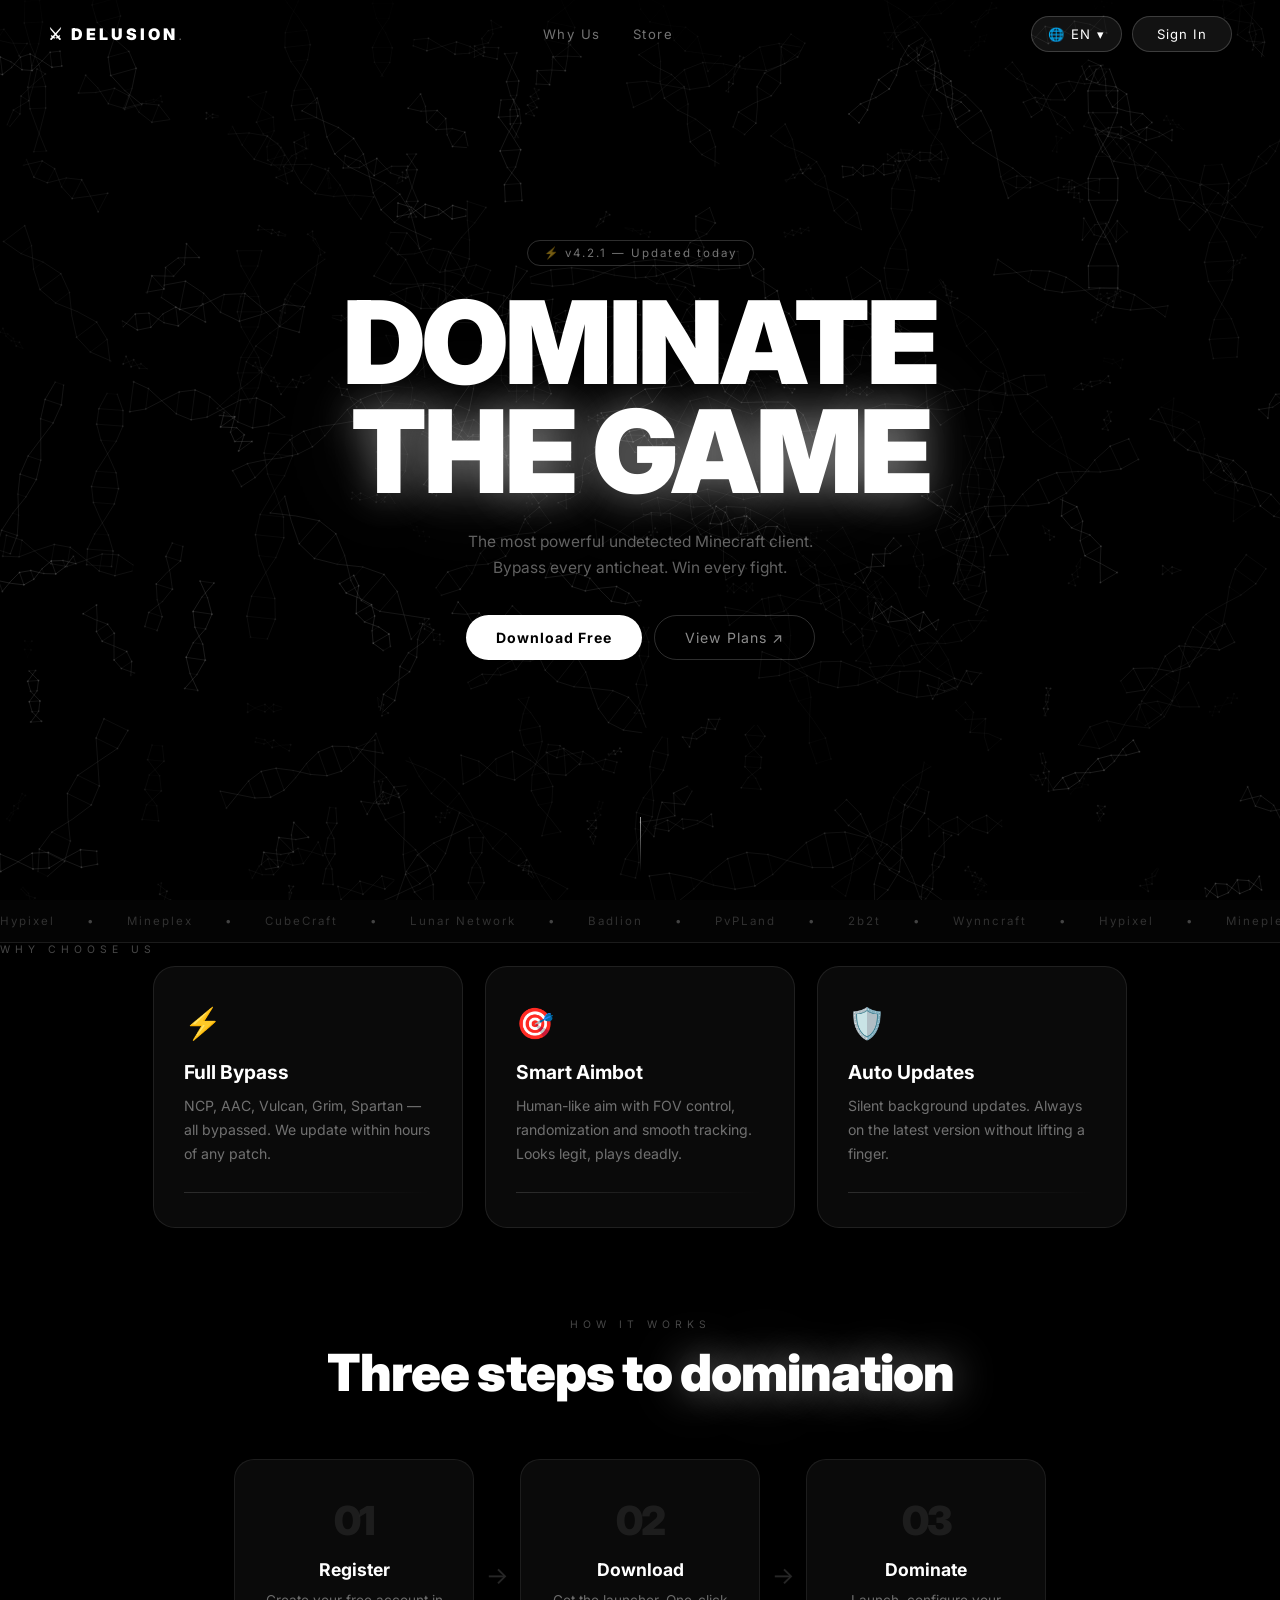
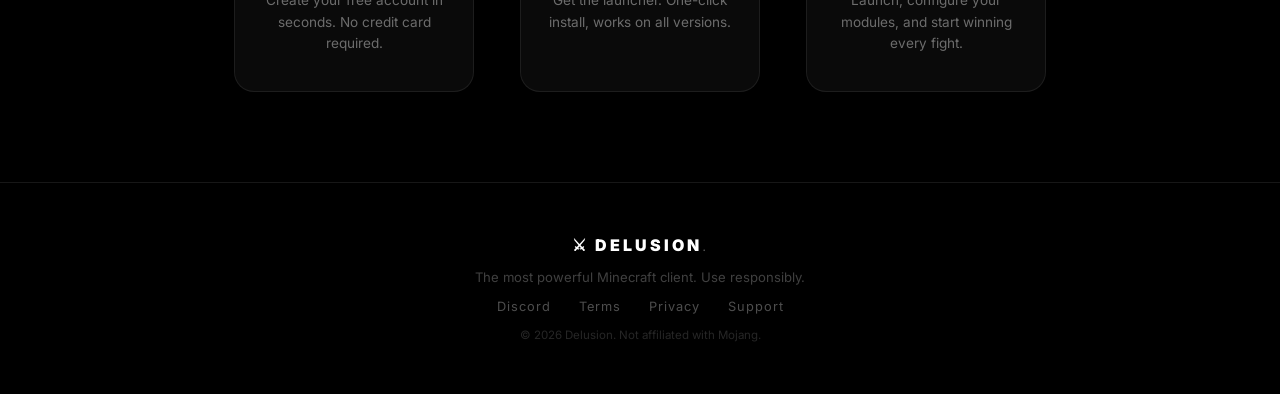
==== profile.html @ 197ccb40 "Add files via upload" ====
<!DOCTYPE html>
<html lang="en">
<head>
<meta charset="UTF-8"/>
<meta name="viewport" content="width=device-width, initial-scale=1.0"/>
<title>Profile — Delusion</title>
<link rel="stylesheet" href="style.css"/>
<link href="https://fonts.googleapis.com/css2?family=Inter:wght@300;400;600;700;900&display=swap" rel="stylesheet"/>
<style>
body{background:#000;color:#fff;font-family:'Inter',sans-serif;overflow-x:hidden}
#profile-page{position:relative;z-index:1;max-width:900px;margin:0 auto;padding:110px 28px 100px}
.rev{opacity:0;transform:translateY(26px);transition:opacity .6s ease,transform .6s ease}
.rev.in{opacity:1;transform:translateY(0)}
/* TOPBAR */
.prof-topbar{display:flex;align-items:center;justify-content:flex-end;gap:10px;margin-bottom:28px}
.lang-btn,.support-btn{
  display:flex;align-items:center;gap:7px;
  background:rgba(255,255,255,.05);border:1px solid rgba(255,255,255,.1);
  color:rgba(255,255,255,.6);border-radius:30px;padding:8px 16px;
  font-size:.78rem;font-family:'Inter',sans-serif;cursor:pointer;
  letter-spacing:.5px;transition:all .25s;position:relative
}
.lang-btn:hover,.support-btn:hover{background:rgba(255,255,255,.1);border-color:rgba(255,255,255,.3);color:#fff}
/* LANG DROPDOWN */
.lang-drop{position:relative}
.lang-btn{position:relative}
/* HERO */
.ph-hero{display:flex;align-items:center;gap:22px;margin-bottom:28px}
.ph-av{width:80px;height:80px;border-radius:50%;background:#fff;color:#000;
  display:flex;align-items:center;justify-content:center;
  font-size:2rem;font-weight:900;flex-shrink:0;
  box-shadow:0 0 55px rgba(255,255,255,.16);
  animation:avPop .55s cubic-bezier(.34,1.56,.64,1) .15s both}
@keyframes avPop{from{transform:scale(0);opacity:0}to{transform:scale(1);opacity:1}}
.ph-info h1{font-size:1.9rem;font-weight:900;letter-spacing:-1.5px;margin-bottom:4px}
.ph-info .sub{font-size:.66rem;letter-spacing:4px;color:rgba(255,255,255,.28)}
.ph-uid-box{margin-left:auto;text-align:right;font-size:.66rem;color:rgba(255,255,255,.18);line-height:2}
.ph-uid-box b{color:rgba(255,255,255,.4);font-size:.72rem;letter-spacing:1px}
/* DOWNLOAD */
.dl-btn{display:flex;align-items:center;gap:16px;width:100%;padding:18px 26px;
  background:#fff;color:#000;border:none;border-radius:16px;cursor:pointer;
  font-family:'Inter',sans-serif;transition:all .3s;margin-bottom:20px}
.dl-btn:hover{background:#e8e8e8;transform:translateY(-3px);box-shadow:0 14px 45px rgba(255,255,255,.2)}
.dl-icon{font-size:1.5rem;flex-shrink:0}
.dl-body{display:flex;flex-direction:column;text-align:left}
.dl-title{font-size:.95rem;font-weight:800}
.dl-sub{font-size:.68rem;color:rgba(0,0,0,.45);margin-top:2px;letter-spacing:1px}
.dl-arr{margin-left:auto;font-size:1.2rem}
/* UPGRADE */
.upg-banner{display:flex;align-items:center;justify-content:space-between;gap:14px;
  background:rgba(255,255,255,.04);border:1px solid rgba(255,255,255,.1);
  border-radius:14px;padding:16px 20px;margin-bottom:18px}
.upg-banner p{font-size:.84rem;color:rgba(255,255,255,.5);line-height:1.5}
.upg-banner strong{color:#fff}
.upg-btn{background:#fff;color:#000;border:none;padding:9px 18px;border-radius:9px;
  font-size:.8rem;font-weight:700;font-family:'Inter',sans-serif;cursor:pointer;
  white-space:nowrap;flex-shrink:0;transition:all .3s}
.upg-btn:hover{background:#ddd;transform:translateY(-2px)}
/* GRID */
.pg{display:grid;grid-template-columns:1fr 1fr;gap:13px}
.pg .s2{grid-column:1/-1}
/* CARD */
.pc{background:rgba(255,255,255,.04);border:1px solid rgba(255,255,255,.08);
  border-radius:18px;padding:24px;backdrop-filter:blur(24px);
  transition:border-color .3s,box-shadow .3s}
.pc:hover{border-color:rgba(255,255,255,.15);box-shadow:0 10px 36px rgba(0,0,0,.5)}
.pc-lbl{font-size:.57rem;letter-spacing:4px;color:rgba(255,255,255,.22);margin-bottom:14px}
/* ROWS */
.ir{display:flex;justify-content:space-between;align-items:center;
  padding:9px 0;border-bottom:1px solid rgba(255,255,255,.05)}
.ir:last-child{border-bottom:none;padding-bottom:0}
.ir:first-of-type{padding-top:0}
.ik{font-size:.72rem;color:rgba(255,255,255,.28)}
.iv{font-size:.84rem;font-weight:600}
.iv.mono{font-family:'Courier New',monospace;font-size:.72rem;color:rgba(255,255,255,.55);letter-spacing:1.5px}
.iv.green{color:#6fff6f}
/* PLAN BADGE */
.pb{display:inline-flex;align-items:center;gap:6px;padding:4px 12px;border-radius:7px;
  font-size:.72rem;font-weight:800;letter-spacing:2px;
  border:1px solid rgba(255,255,255,.14);background:rgba(255,255,255,.06)}
.pb .bd{width:5px;height:5px;border-radius:50%;background:#fff;box-shadow:0 0 5px #fff}
.pb.pro{border-color:rgba(160,160,255,.45);background:rgba(160,160,255,.1);color:#ccf}
.pb.pro .bd{background:#aaf;box-shadow:0 0 7px #aaf}
.pb.elite{border-color:rgba(255,210,60,.45);background:rgba(255,210,60,.1);color:#ffd966}
.pb.elite .bd{background:#ffd966;box-shadow:0 0 7px #ffd966}
.pb.beta{border-color:rgba(100,220,255,.4);background:rgba(100,220,255,.08);color:#7df}
.pb.beta .bd{background:#7df;box-shadow:0 0 7px #7df}
/* EXPIRE */
.ew{display:flex;align-items:center;gap:9px;
  background:rgba(255,170,0,.07);border:1px solid rgba(255,170,0,.22);
  border-radius:11px;padding:11px 14px;font-size:.78rem;color:rgba(255,200,80,.85);margin-top:12px}
/* LOGOUT */
.lo-btn{width:100%;margin-top:20px;padding:12px;background:transparent;
  border:1px solid rgba(255,255,255,.1);color:rgba(255,255,255,.3);border-radius:11px;
  font-size:.82rem;font-family:'Inter',sans-serif;cursor:pointer;letter-spacing:1px;transition:all .3s}
.lo-btn:hover{border-color:rgba(255,255,255,.35);color:#fff}
@media(max-width:640px){.pg{grid-template-columns:1fr}.pg .s2{grid-column:1}.ph-uid-box{display:none}}
</style>
</head>
<body>
<canvas id="bg-canvas"></canvas>
<nav id="navbar">
  <div class="logo">⚔ DELUSION<span>.</span></div>
  <a href="index.html" class="sign-in-btn" style="text-decoration:none">← Home</a>
</nav>
<div id="profile-page">

  <!-- TOPBAR: support + language -->
  <div class="prof-topbar rev">
    <button class="support-btn" onclick="window.open('https://discord.gg/delusion','_blank')">
      💬 <span data-i18n="support">Support</span>
    </button>
    <div style="position:relative">
      <button class="lang-btn" id="lang-toggle">
        🌐 <span id="lang-label">EN</span> ▾
      </button>
      <div class="lang-drop" id="lang-drop">
        <div class="lang-item active" data-lang="en"><span class="flag">🇬🇧</span> English</div>
        <div class="lang-item" data-lang="ru"><span class="flag">🇷🇺</span> Русский</div>
        <div class="lang-sep"></div>
        <div class="lang-item" data-lang="de"><span class="flag">🇩🇪</span> Deutsch</div>
        <div class="lang-item" data-lang="fr"><span class="flag">🇫🇷</span> Français</div>
        <div class="lang-item" data-lang="es"><span class="flag">🇪🇸</span> Español</div>
        <div class="lang-item" data-lang="zh"><span class="flag">🇨🇳</span> 中文</div>
        <div class="lang-item" data-lang="tr"><span class="flag">🇹🇷</span> Türkçe</div>
        <div class="lang-item" data-lang="pt"><span class="flag">🇧🇷</span> Português</div>
        <div class="lang-item" data-lang="pl"><span class="flag">🇵🇱</span> Polski</div>
        <div class="lang-item" data-lang="uk"><span class="flag">🇺🇦</span> Українська</div>
      </div>
    </div>
  </div>

  <!-- HERO -->
  <div class="ph-hero rev" style="transition-delay:.05s">
    <div class="ph-av" id="p-av">?</div>
    <div class="ph-info">
      <h1 id="p-name">—</h1>
      <div class="sub" data-i18n="member">DELUSION MEMBER</div>
    </div>
    <div class="ph-uid-box">
      <div data-i18n="uid_label">ACCOUNT #</div>
      <b id="p-uid-top">—</b>
    </div>
  </div>

  <!-- DOWNLOAD -->
  <div class="rev" style="transition-delay:.1s">
    <button class="dl-btn" id="dl-btn">
      <span class="dl-icon">⬇</span>
      <span class="dl-body">
        <span class="dl-title" data-i18n="dl_title">Download Launcher</span>
        <span class="dl-sub">Delusion v4.2.1 · Windows / macOS / Linux</span>
      </span>
      <span class="dl-arr">→</span>
    </button>
  </div>

  <!-- UPGRADE BANNER -->
  <div class="upg-banner rev" id="upg" style="display:none;transition-delay:.14s">
    <p data-i18n="upg_text">You're on <strong>FREE</strong> plan. Unlock everything with Pro.</p>
    <button class="upg-btn" onclick="location.href='store.html'" data-i18n="upgrade">Upgrade ↗</button>
  </div>

  <div class="pg">

    <!-- ACCOUNT -->
    <div class="pc rev" style="transition-delay:.18s">
      <div class="pc-lbl" data-i18n="account">ACCOUNT</div>
      <div class="ir"><span class="ik" data-i18n="username">Username</span><span class="iv" id="d-user">—</span></div>
      <div class="ir"><span class="ik">Email</span><span class="iv" id="d-email" style="font-size:.78rem;color:rgba(255,255,255,.5)">—</span></div>
      <div class="ir"><span class="ik" data-i18n="account_num">Account #</span><span class="iv mono" id="d-uid">—</span></div>
      <div class="ir"><span class="ik" data-i18n="registered">Registered</span><span class="iv" id="d-reg">—</span></div>
      <div class="ir"><span class="ik" data-i18n="days_active">Days Active</span><span class="iv" id="d-days">—</span></div>
      <div class="ir"><span class="ik" data-i18n="last_login">Last Login</span><span class="iv" id="d-login">—</span></div>
      <div class="ir"><span class="ik" data-i18n="status">Status</span><span class="iv green">● Active</span></div>
    </div>

    <!-- SUBSCRIPTION -->
    <div class="pc rev" style="transition-delay:.24s">
      <div class="pc-lbl" data-i18n="subscription">SUBSCRIPTION</div>
      <div class="ir">
        <span class="ik" data-i18n="plan">Plan</span>
        <span class="pb" id="d-badge"><span class="bd"></span><span id="d-plan">FREE</span></span>
      </div>
      <div class="ir"><span class="ik" data-i18n="purchase_date">Purchase Date</span><span class="iv" id="d-buy">—</span></div>
      <div class="ir"><span class="ik" data-i18n="expires">Expires</span><span class="iv" id="d-exp">—</span></div>
      <div class="ir"><span class="ik" data-i18n="days_left">Days Left</span><span class="iv" id="d-left">—</span></div>
      <div class="ir"><span class="ik" data-i18n="duration">Duration</span><span class="iv" id="d-dur">—</span></div>
      <div class="ir"><span class="ik">Beta доступ</span><span class="iv" id="d-beta">—</span></div>
      <div id="ew" class="ew" style="display:none" data-i18n="exp_warn">⚠ Expires in less than 5 days</div>
    </div>

    <!-- HWID -->
    <div class="pc rev" style="transition-delay:.3s">
      <div class="pc-lbl" data-i18n="hwid_title">HWID</div>
      <div class="ir"><span class="ik" data-i18n="hwid_label">Hardware ID</span><span class="iv mono" id="d-hwid">—</span></div>
      <div class="ir"><span class="ik" data-i18n="hwid_resets">Resets Used</span><span class="iv" id="d-resets">0 / 3</span></div>
      <div class="ir"><span class="ik" data-i18n="hwid_last">Last Reset</span><span class="iv" id="d-hwid-date">—</span></div>
      <button class="upg-btn rev" id="hwid-reset-btn" style="margin-top:14px;width:100%;padding:10px;font-size:.8rem" data-i18n="hwid_reset">Reset HWID</button>
    </div>

    <!-- STATS -->
    <div class="pc rev" style="transition-delay:.36s">
      <div class="pc-lbl" data-i18n="stats">STATS</div>
      <div class="ir"><span class="ik" data-i18n="sessions">Sessions</span><span class="iv" id="d-sess">—</span></div>
      <div class="ir"><span class="ik" data-i18n="version">Client Version</span><span class="iv mono">v4.2.1</span></div>
      <div class="ir"><span class="ik" data-i18n="engine">Bypass Engine</span><span class="iv mono">GHOST-7</span></div>
      <div class="ir"><span class="ik" data-i18n="platform">Platform</span><span class="iv">Windows</span></div>
    </div>

  </div>

  <button class="lo-btn rev" id="lo-btn" style="transition-delay:.42s" data-i18n="logout">Log Out</button>
</div>

<script src="script.js"></script>
<script>
(function(){
  var user = localStorage.getItem('mc_user');
  if(!user){ window.location.href='index.html'; return; }

  // LANGS and applyLang come from script.js
  // Apply saved language immediately
  var savedLang = localStorage.getItem('mc_lang') || 'en';
  // Inline fast apply (no fade) on first load so data isn't overwritten
  (function fastApply(lang){
    var t = (typeof LANGS !== 'undefined' && LANGS[lang]) ? LANGS[lang] : null;
    if(!t) return;
    document.querySelectorAll('[data-i18n]').forEach(function(el){
      var key = el.getAttribute('data-i18n');
      if(t[key] !== undefined) el.innerHTML = t[key];
    });
    var lbl = document.getElementById('lang-label');
    if(lbl) lbl.textContent = lang.toUpperCase();
    document.querySelectorAll('.lang-item').forEach(function(li){
      li.classList.toggle('active', li.dataset.lang === lang);
    });
  })(savedLang);

  // PLACEHOLDER — remove old duplicate LANGS block below
  var _dummy = {dummy:1};

  // ── Fill data ─────────────────────────────────────────
  function fmt(iso){
    if(!iso) return '—';
    return new Date(iso).toLocaleDateString('en-GB',{day:'2-digit',month:'short',year:'numeric'});
  }

  var plan    = localStorage.getItem('mc_plan') || 'FREE';
  var joined  = localStorage.getItem('mc_joined') || new Date().toISOString();
  var buyDate = localStorage.getItem('mc_plan_date');
  var expire  = localStorage.getItem('mc_plan_expire');
  var planDur = localStorage.getItem('mc_plan_dur') || '—';

  // UID = порядковый номер аккаунта
  var uid = localStorage.getItem('mc_uid');
  if(!uid){
    var base = parseInt(localStorage.getItem('mc_uid_counter')||'1000');
    base++;
    uid = '#' + base;
    localStorage.setItem('mc_uid', uid);
    localStorage.setItem('mc_uid_counter', base);
  }

  // HWID
  var hwid = localStorage.getItem('mc_hwid');
  if(!hwid){
    hwid = Array.from({length:4},function(){return Math.random().toString(16).slice(2,6).toUpperCase()}).join('-');
    localStorage.setItem('mc_hwid', hwid);
  }
  var hwidResets = parseInt(localStorage.getItem('mc_hwid_resets')||'0');
  var hwidDate   = localStorage.getItem('mc_hwid_date');

  var sess = parseInt(localStorage.getItem('mc_sessions')||'0')+1;
  localStorage.setItem('mc_sessions', sess);

  document.getElementById('p-av').textContent   = user[0].toUpperCase();
  document.getElementById('p-name').textContent = user;
  document.getElementById('p-uid-top').textContent = uid;
  document.getElementById('d-user').textContent = user;
  document.getElementById('d-email').textContent = localStorage.getItem('mc_email') || '—';
  document.getElementById('d-uid').textContent  = uid;
  document.getElementById('d-reg').textContent  = fmt(joined);
  document.getElementById('d-login').textContent= fmt(new Date().toISOString());
  document.getElementById('d-sess').textContent = sess;
  document.getElementById('d-hwid').textContent = hwid;
  document.getElementById('d-resets').textContent = hwidResets + ' / 3';
  document.getElementById('d-hwid-date').textContent = hwidDate ? fmt(hwidDate) : '—';

  var daysActive = Math.max(1,Math.floor((Date.now()-new Date(joined))/86400000));
  document.getElementById('d-days').textContent = daysActive + ' days';

  document.getElementById('d-plan').textContent = plan;
  var badge = document.getElementById('d-badge');
  if(plan==='PRO')   badge.classList.add('pro');
  if(plan==='ELITE') badge.classList.add('elite');
  if(plan==='BETA')  badge.classList.add('beta');

  var hasBeta = localStorage.getItem('mc_beta') === '1' || plan === 'BETA';
  var betaEl = document.getElementById('d-beta');
  if(hasBeta){
    betaEl.innerHTML = '<span style="color:#7df;font-weight:700">● Активен</span>';
  } else {
    betaEl.innerHTML = '<span style="color:rgba(255,255,255,.25)">✕ Нет</span>';
  }

  if(plan==='FREE'){
    document.getElementById('d-buy').textContent  = 'N/A';
    document.getElementById('d-exp').textContent  = 'Never';
    document.getElementById('d-left').textContent = '∞';
    document.getElementById('d-dur').textContent  = '—';
    document.getElementById('upg').style.display  = 'flex';
  } else {
    document.getElementById('d-buy').textContent  = fmt(buyDate);
    document.getElementById('d-exp').textContent  = fmt(expire);
    document.getElementById('d-dur').textContent  = planDur;
    if(expire){
      var left = Math.ceil((new Date(expire)-Date.now())/86400000);
      document.getElementById('d-left').textContent = left>0 ? left+' days' : 'Expired';
      if(left<=5) document.getElementById('ew').style.display='flex';
    }
  }

  // HWID reset
  document.getElementById('hwid-reset-btn').addEventListener('click',function(){
    if(hwidResets>=3){ alert('No resets left. Contact support.'); return; }
    hwidResets++;
    hwid = Array.from({length:4},function(){return Math.random().toString(16).slice(2,6).toUpperCase()}).join('-');
    localStorage.setItem('mc_hwid', hwid);
    localStorage.setItem('mc_hwid_resets', hwidResets);
    localStorage.setItem('mc_hwid_date', new Date().toISOString());
    document.getElementById('d-hwid').textContent   = hwid;
    document.getElementById('d-resets').textContent = hwidResets+' / 3';
    document.getElementById('d-hwid-date').textContent = fmt(new Date().toISOString());
  });

  // Download
  document.getElementById('dl-btn').addEventListener('click',function(){
    alert('Launcher download would start here.');
  });

  // Logout
  document.getElementById('lo-btn').addEventListener('click',function(){
    ['mc_user','mc_plan','mc_plan_date','mc_plan_expire','mc_plan_dur',
     'mc_uid','mc_joined','mc_sessions','mc_hwid','mc_hwid_resets','mc_hwid_date','mc_email','mc_beta']
      .forEach(function(k){localStorage.removeItem(k)});
    window.location.href='index.html';
  });

  // Reveal on scroll
  var obs = new IntersectionObserver(function(entries){
    entries.forEach(function(e){
      if(e.isIntersecting){e.target.classList.add('in');obs.unobserve(e.target);}
    });
  },{threshold:0.06});
  document.querySelectorAll('.rev').forEach(function(el){obs.observe(el);});
})();
</script>
</body>
</html>
---- style.css ----
* { margin: 0; padding: 0; box-sizing: border-box; }

:root {
  --card-bg: rgba(255,255,255,0.04);
  --border: rgba(255,255,255,0.09);
  --border-h: rgba(255,255,255,0.22);
}

html { scroll-behavior: smooth; }

body {
  background: #000;
  color: #fff;
  font-family: 'Inter', sans-serif;
  overflow-x: hidden;
}

/* CANVAS */
#bg-canvas {
  position: fixed;
  inset: 0;
  z-index: 0;
  pointer-events: none;
}

/* LOADER */
#loader {
  position: fixed; inset: 0;
  background: #000;
  display: flex; flex-direction: column;
  align-items: center; justify-content: center;
  gap: 20px; z-index: 9999;
  transition: opacity 0.8s ease, visibility 0.8s ease;
}
#loader.hidden { opacity: 0; visibility: hidden; }
.loader-dna { display: flex; gap: 7px; align-items: center; }
.loader-dna span {
  width: 8px; height: 8px; border-radius: 50%; background: #fff;
  animation: dnaPulse 1.1s ease-in-out infinite;
}
.loader-dna span:nth-child(1){animation-delay:0s}
.loader-dna span:nth-child(2){animation-delay:.13s}
.loader-dna span:nth-child(3){animation-delay:.26s}
.loader-dna span:nth-child(4){animation-delay:.39s}
.loader-dna span:nth-child(5){animation-delay:.52s}
.loader-dna span:nth-child(6){animation-delay:.65s}
@keyframes dnaPulse {
  0%,100%{transform:scaleY(1);opacity:.25}
  50%{transform:scaleY(2.8);opacity:1}
}
.loader-text {
  font-size:.7rem; letter-spacing:8px;
  color:rgba(255,255,255,.3);
  animation: flicker 1.8s ease infinite;
}
@keyframes flicker { 0%,100%{opacity:.3} 50%{opacity:1} }

/* MODAL */
#modal-overlay {
  position: fixed; inset: 0;
  background: rgba(0,0,0,.88);
  backdrop-filter: blur(10px);
  z-index: 1000;
  display: flex; align-items: center; justify-content: center;
  transition: opacity .3s ease;
}
#modal-overlay.hidden { opacity: 0; pointer-events: none; }
#modal {
  background: rgba(8,8,8,.97);
  border: 1px solid rgba(255,255,255,.12);
  border-radius: 22px;
  padding: 48px 42px;
  width: 380px;
  position: relative;
  box-shadow: 0 0 100px rgba(255,255,255,.05);
  animation: modalIn .4s cubic-bezier(.34,1.56,.64,1);
}
@keyframes modalIn {
  from{transform:scale(.85) translateY(20px);opacity:0}
  to{transform:scale(1) translateY(0);opacity:1}
}
#modal-close {
  position:absolute; top:16px; right:20px;
  background:none; border:none;
  color:rgba(255,255,255,.35); font-size:1.1rem; cursor:pointer;
  transition:color .2s;
}
#modal-close:hover{color:#fff}
#modal h2{font-size:1.9rem;font-weight:800;margin-bottom:6px}
.modal-sub{color:rgba(255,255,255,.35);font-size:.88rem;margin-bottom:30px}
.input-group{margin-bottom:14px}
.input-group input {
  width:100%;
  background:rgba(255,255,255,.05);
  border:1px solid rgba(255,255,255,.1);
  border-radius:10px;
  padding:13px 17px;
  color:#fff; font-size:.93rem;
  font-family:'Inter',sans-serif;
  outline:none;
  transition:border-color .3s,box-shadow .3s;
}
.input-group input:focus{border-color:rgba(255,255,255,.4);box-shadow:0 0 20px rgba(255,255,255,.04)}
.input-group input::placeholder{color:rgba(255,255,255,.22)}
.modal-submit {
  width:100%; margin-top:8px; padding:14px;
  background:#fff; color:#000; border:none;
  border-radius:10px; font-size:.93rem; font-weight:700;
  font-family:'Inter',sans-serif; cursor:pointer; letter-spacing:1px;
  transition:all .3s;
}
.modal-submit:hover{background:#ddd;transform:translateY(-2px);box-shadow:0 8px 30px rgba(255,255,255,.15)}
.modal-footer{text-align:center;margin-top:18px;font-size:.83rem;color:rgba(255,255,255,.3)}
.modal-footer a{color:rgba(255,255,255,.65);text-decoration:none}
.modal-footer a:hover{color:#fff}

/* NAVBAR */
#navbar {
  position:fixed; top:0; left:0; right:0;
  display:flex; align-items:center; justify-content:space-between;
  padding:16px 48px; z-index:100;
  background:linear-gradient(to bottom,rgba(0,0,0,.75),transparent);
  backdrop-filter:blur(0px);
}
.logo{font-size:1rem;font-weight:900;letter-spacing:3px;opacity:0;animation:fadeDown .8s ease 1.2s forwards}
.logo span{color:rgba(255,255,255,.4);font-weight:300}
.nav-links{display:flex;gap:32px}
.nav-links a{color:rgba(255,255,255,.45);font-size:.82rem;letter-spacing:1.5px;text-decoration:none;transition:color .2s}
.nav-links a:hover{color:#fff}
.sign-in-btn {
  background:rgba(255,255,255,.07);
  border:1px solid rgba(255,255,255,.18);
  color:#fff; padding:9px 24px;
  border-radius:30px; font-size:.82rem;
  font-family:'Inter',sans-serif; cursor:pointer;
  letter-spacing:1px; transition:all .3s;
  opacity:0; animation:fadeDown .8s ease 1.4s forwards;
}
.sign-in-btn:hover{background:rgba(255,255,255,.14);border-color:rgba(255,255,255,.45);transform:translateY(-1px)}

/* HERO */
#hero {
  position:relative; z-index:1;
  height:100vh;
  display:flex; align-items:center; justify-content:center;
  text-align:center; padding:0 20px;
}
.hero-badge {
  display:inline-block;
  border:1px solid rgba(255,255,255,.18);
  border-radius:30px; padding:5px 16px;
  font-size:.72rem; letter-spacing:2px;
  color:rgba(255,255,255,.45); margin-bottom:22px;
  opacity:0; animation:fadeUp .8s ease 1.5s forwards;
}
.hero-content h1 {
  font-size:clamp(3.5rem,9vw,7.5rem);
  font-weight:900; line-height:.95; letter-spacing:-3px;
  opacity:0; animation:fadeUp 1s ease 1.7s forwards;
}
.glow-text {
  text-shadow:0 0 40px rgba(255,255,255,.45),0 0 90px rgba(255,255,255,.15);
}
.hero-content p {
  margin-top:22px; font-size:.97rem;
  color:rgba(255,255,255,.38); line-height:1.7;
  opacity:0; animation:fadeUp 1s ease 2s forwards;
}
.hero-btns {
  margin-top:34px; display:flex; gap:12px; justify-content:center;
  opacity:0; animation:fadeUp 1s ease 2.2s forwards;
}
.btn-primary {
  background:#fff; color:#000; border:none;
  padding:13px 30px; border-radius:30px;
  font-size:.88rem; font-weight:700;
  font-family:'Inter',sans-serif; cursor:pointer;
  letter-spacing:1px; transition:all .3s;
}
.btn-primary:hover{background:#e0e0e0;transform:translateY(-3px);box-shadow:0 10px 40px rgba(255,255,255,.2)}
.btn-ghost {
  background:transparent; color:rgba(255,255,255,.55);
  border:1px solid rgba(255,255,255,.18);
  padding:13px 30px; border-radius:30px;
  font-size:.88rem; font-family:'Inter',sans-serif;
  cursor:pointer; letter-spacing:1px; transition:all .3s;
}
.btn-ghost:hover{border-color:rgba(255,255,255,.5);color:#fff;transform:translateY(-3px)}
.scroll-indicator {
  position:absolute; bottom:28px; left:50%; transform:translateX(-50%);
  opacity:0; animation:fadeUp 1s ease 2.6s forwards;
}
.scroll-line {
  width:1px; height:55px;
  background:linear-gradient(to bottom,rgba(255,255,255,.6),transparent);
  margin:0 auto; animation:scrollPulse 2s ease infinite;
}
@keyframes scrollPulse{
  0%{transform:scaleY(0);transform-origin:top;opacity:1}
  100%{transform:scaleY(1);transform-origin:top;opacity:0}
}

/* STATS BAR */
.stats-bar {
  position:relative; z-index:1;
  display:flex; align-items:center; justify-content:center;
  gap:0; padding:28px 0;
  border-top:1px solid var(--border);
  border-bottom:1px solid var(--border);
  background:rgba(255,255,255,.02);
}
.stat-item {
  display:flex; flex-direction:column; align-items:center;
  gap:4px; padding:0 48px;
}
.stat-num {
  font-size:2rem; font-weight:900; letter-spacing:-1px;
  font-variant-numeric:tabular-nums;
}
.stat-lbl {
  font-size:.62rem; letter-spacing:3px;
  color:rgba(255,255,255,.3);
}
.stat-divider {
  width:1px; height:40px;
  background:var(--border);
}

/* MARQUEE */
.marquee-wrap {
  position:relative; z-index:1;
  overflow:hidden; padding:14px 0;
  border-bottom:1px solid var(--border);
  background:rgba(255,255,255,.015);
}
.marquee-track {
  display:flex; gap:32px; width:max-content;
  animation:marquee 22s linear infinite;
  white-space:nowrap;
}
.marquee-track span {
  font-size:.72rem; letter-spacing:2px;
  color:rgba(255,255,255,.25);
}
.marquee-track span:not(:nth-child(2n)) { color:rgba(255,255,255,.18); }
@keyframes marquee { from{transform:translateX(0)} to{transform:translateX(-50%)} }

/* FEATURES / CARDS */
#features, #modules, #pricing {
  position:relative; z-index:1;
  padding:90px 40px;
  text-align:center;
}
.section-label {
  font-size:.65rem; letter-spacing:5px;
  color:rgba(255,255,255,.28); margin-bottom:10px;
}
.section-title {
  font-size:clamp(2rem,4vw,3.2rem);
  font-weight:900; margin-bottom:56px; letter-spacing:-1px;
}
.cards-container {
  display:flex; gap:22px; flex-wrap:wrap;
  justify-content:center; max-width:1050px; margin:0 auto;
}
.card {
  position:relative;
  background:var(--card-bg);
  border:1px solid var(--border);
  border-radius:22px;
  padding:38px 30px 34px;
  width:310px; text-align:left;
  backdrop-filter:blur(20px);
  overflow:hidden;
  opacity:0; transform:translateY(55px);
  transition:opacity .8s ease,transform .8s ease,border-color .3s,box-shadow .3s;
}
.card.visible{opacity:1;transform:translateY(0)}
.card:hover{
  border-color:var(--border-h);
  transform:translateY(-8px) !important;
  box-shadow:0 24px 60px rgba(0,0,0,.7),0 0 0 1px rgba(255,255,255,.07),inset 0 1px 0 rgba(255,255,255,.08);
}
.card:hover .card-glow{opacity:1}
.card-glow {
  position:absolute; top:-50px; left:-50px;
  width:180px; height:180px;
  background:radial-gradient(circle,rgba(255,255,255,.07) 0%,transparent 70%);
  border-radius:50%; opacity:0;
  transition:opacity .4s; pointer-events:none;
}
.card-icon{font-size:1.9rem;margin-bottom:18px;display:block}
.card h3{font-size:1.2rem;font-weight:700;margin-bottom:10px}
.card p{font-size:.88rem;color:rgba(255,255,255,.42);line-height:1.7}
.card-line{margin-top:26px;height:1px;background:linear-gradient(to right,rgba(255,255,255,.14),transparent)}

/* MODULES GRID */
.modules-grid {
  display:grid;
  grid-template-columns:repeat(auto-fill,minmax(170px,1fr));
  gap:12px; max-width:1050px; margin:0 auto;
}
.module-card {
  background:var(--card-bg);
  border:1px solid var(--border);
  border-radius:14px;
  padding:16px 18px;
  display:flex; align-items:center; gap:10px;
  opacity:0; transform:translateY(30px);
  transition:opacity .6s ease,transform .6s ease,border-color .3s,background .3s;
  cursor:default;
}
.module-card.visible{opacity:1;transform:translateY(0)}
.module-card:hover{background:rgba(255,255,255,.07);border-color:var(--border-h)}
.mod-dot {
  width:7px; height:7px; border-radius:50%;
  background:rgba(255,255,255,.2); flex-shrink:0;
}
.mod-dot.active{background:#fff;box-shadow:0 0 8px rgba(255,255,255,.6)}
.module-card span{font-size:.85rem;font-weight:600;flex:1}
.mod-badge {
  font-size:.58rem; letter-spacing:1.5px;
  color:rgba(255,255,255,.3);
  border:1px solid rgba(255,255,255,.1);
  border-radius:6px; padding:2px 7px;
}
.mod-badge.pro{color:rgba(255,255,255,.55);border-color:rgba(255,255,255,.2)}
.mod-badge.elite{color:#fff;border-color:rgba(255,255,255,.35)}

/* PRICING */
.pricing-grid {
  display:flex; gap:22px; flex-wrap:wrap;
  justify-content:center; max-width:1000px; margin:0 auto;
  align-items:stretch;
}
.price-card {
  position:relative;
  background:var(--card-bg);
  border:1px solid var(--border);
  border-radius:22px;
  padding:36px 32px;
  width:290px; text-align:left;
  backdrop-filter:blur(20px);
  opacity:0; transform:translateY(55px);
  transition:opacity .8s ease,transform .8s ease,border-color .3s,box-shadow .3s;
  display:flex; flex-direction:column; gap:0;
}
.price-card.visible{opacity:1;transform:translateY(0)}
.price-card:hover{border-color:var(--border-h);box-shadow:0 20px 60px rgba(0,0,0,.6)}
.price-card.featured{
  border-color:rgba(255,255,255,.25);
  background:rgba(255,255,255,.07);
  box-shadow:0 0 60px rgba(255,255,255,.05);
}
.price-popular {
  position:absolute; top:-12px; left:50%; transform:translateX(-50%);
  background:#fff; color:#000;
  font-size:.62rem; font-weight:800; letter-spacing:2px;
  padding:4px 14px; border-radius:20px; white-space:nowrap;
}
.price-tier{font-size:.7rem;letter-spacing:4px;color:rgba(255,255,255,.4);margin-bottom:12px}
.price-amount{font-size:3rem;font-weight:900;letter-spacing:-2px;margin-bottom:24px}
.price-amount span{font-size:1rem;font-weight:400;color:rgba(255,255,255,.35)}
.price-features{list-style:none;display:flex;flex-direction:column;gap:10px;margin-bottom:28px;flex:1}
.price-features li{font-size:.85rem;color:rgba(255,255,255,.45);display:flex;align-items:center;gap:8px}
.price-features li::before{content:'—';color:rgba(255,255,255,.15);font-size:.8rem}
.price-features li.yes{color:rgba(255,255,255,.8)}
.price-features li.yes::before{content:'✓';color:#fff}
.price-features li.no{text-decoration:line-through;opacity:.3}
.price-btn {
  width:100%; padding:13px;
  background:rgba(255,255,255,.08);
  border:1px solid rgba(255,255,255,.15);
  color:#fff; border-radius:12px;
  font-size:.88rem; font-weight:600;
  font-family:'Inter',sans-serif; cursor:pointer;
  letter-spacing:1px; transition:all .3s;
}
.price-btn:hover{background:rgba(255,255,255,.15);border-color:rgba(255,255,255,.35);transform:translateY(-2px)}
.price-btn.primary{background:#fff;color:#000;border-color:#fff}
.price-btn.primary:hover{background:#ddd;box-shadow:0 8px 30px rgba(255,255,255,.2)}

/* FOOTER */
#footer {
  position:relative; z-index:1;
  border-top:1px solid var(--border);
  padding:52px 40px;
  text-align:center;
  display:flex; flex-direction:column; align-items:center; gap:14px;
}
.footer-logo{font-size:1rem;font-weight:900;letter-spacing:3px}
.footer-logo span{color:rgba(255,255,255,.35);font-weight:300}
.footer-sub{font-size:.82rem;color:rgba(255,255,255,.25)}
.footer-links{display:flex;gap:28px}
.footer-links a{color:rgba(255,255,255,.3);font-size:.8rem;text-decoration:none;letter-spacing:1px;transition:color .2s}
.footer-links a:hover{color:#fff}
.footer-copy{font-size:.72rem;color:rgba(255,255,255,.15)}

/* PROFILE BTN */
#profile-btn {
  display:flex; align-items:center; gap:9px;
  background:rgba(255,255,255,.06);
  border:1px solid rgba(255,255,255,.14);
  border-radius:30px; padding:5px 14px 5px 5px;
  cursor:pointer; transition:all .3s;
  animation:fadeDown .5s ease forwards;
}
#profile-btn:hover{background:rgba(255,255,255,.12);border-color:rgba(255,255,255,.32);transform:translateY(-1px)}
.avatar-ring{
  width:30px;height:30px;border-radius:50%;
  background:#fff;display:flex;align-items:center;justify-content:center;
}
.avatar-letter{color:#000;font-weight:800;font-size:.82rem;font-family:'Inter',sans-serif}
.avatar-name{color:rgba(255,255,255,.75);font-size:.82rem;font-family:'Inter',sans-serif;letter-spacing:.5px}

/* KEYFRAMES */
@keyframes fadeUp{from{opacity:0;transform:translateY(28px)}to{opacity:1;transform:translateY(0)}}
@keyframes fadeDown{from{opacity:0;transform:translateY(-18px)}to{opacity:1;transform:translateY(0)}}

/* ── Plan picker in modal ── */
.plan-picker {
  display: flex;
  flex-direction: column;
  gap: 10px;
  margin-bottom: 20px;
}
.plan-option {
  border: 1px solid rgba(255,255,255,.12);
  border-radius: 12px;
  padding: 14px 18px;
  cursor: pointer;
  transition: all .25s;
  display: flex;
  align-items: center;
  gap: 14px;
}
.plan-option:hover {
  background: rgba(255,255,255,.06);
  border-color: rgba(255,255,255,.28);
}
.plan-option.selected {
  background: rgba(255,255,255,.1);
  border-color: rgba(255,255,255,.5);
  box-shadow: 0 0 20px rgba(255,255,255,.06);
}
.plan-opt-name {
  font-size: .72rem;
  font-weight: 800;
  letter-spacing: 3px;
  min-width: 44px;
}
.plan-opt-price {
  font-size: .88rem;
  font-weight: 700;
  min-width: 70px;
  color: rgba(255,255,255,.7);
}
.plan-opt-desc {
  font-size: .78rem;
  color: rgba(255,255,255,.35);
  line-height: 1.4;
}

/* Plan badge colors on profile */
.p-plan[data-plan="FREE"]  { border-color: rgba(255,255,255,.14); }
.p-plan[data-plan="PRO"]   { border-color: rgba(180,180,255,.35); background: rgba(180,180,255,.07); }
.p-plan[data-plan="ELITE"] { border-color: rgba(255,220,100,.35); background: rgba(255,220,100,.07); }
.p-plan[data-plan="PRO"]  .p-plan-dot { background: #aaf; box-shadow: 0 0 8px rgba(170,170,255,.8); }
.p-plan[data-plan="ELITE"] .p-plan-dot { background: #ffd966; box-shadow: 0 0 8px rgba(255,210,80,.8); }
.p-plan[data-plan="PRO"]  .p-plan-name { color: #ccccff; }
.p-plan[data-plan="ELITE"] .p-plan-name { color: #ffd966; }

/* ── Reveal text animation ── */
.reveal-text {
  opacity: 0;
  transform: translateY(24px);
  transition: opacity .7s ease, transform .7s ease;
}
.reveal-text.in { opacity: 1; transform: translateY(0); }

/* ── Step cards ── */
.step-card {
  background: rgba(255,255,255,.04);
  border: 1px solid rgba(255,255,255,.08);
  border-radius: 20px; padding: 36px 28px;
  width: 240px; text-align: center;
  transition: border-color .3s, transform .3s;
}
.step-card:hover { border-color: rgba(255,255,255,.2); transform: translateY(-6px); }
.step-num {
  font-size: 2.5rem; font-weight: 900;
  color: rgba(255,255,255,.08); margin-bottom: 14px;
  letter-spacing: -2px;
}
.step-card h3 { font-size: 1.1rem; font-weight: 700; margin-bottom: 10px; }
.step-card p  { font-size: .85rem; color: rgba(255,255,255,.4); line-height: 1.6; }
.step-arrow {
  display: flex; align-items: center; justify-content: center;
  font-size: 1.5rem; color: rgba(255,255,255,.15);
  padding: 0 12px; align-self: center;
}

/* ── Review cards ── */
.review-card {
  background: rgba(255,255,255,.04);
  border: 1px solid rgba(255,255,255,.08);
  border-radius: 18px; padding: 28px;
  width: 290px; text-align: left;
  transition: border-color .3s, transform .3s;
}
.review-card:hover { border-color: rgba(255,255,255,.18); transform: translateY(-4px); }
.review-card p { font-size: .88rem; color: rgba(255,255,255,.6); line-height: 1.7; margin-bottom: 16px; font-style: italic; }
.review-author { font-size: .72rem; color: rgba(255,255,255,.28); letter-spacing: 1px; }

/* ── Auth screens ── */
.auth-screen { display: none; }
.auth-screen.active { display: block; }
.auth-icon { font-size: 2.5rem; margin-bottom: 16px; }
.auth-links {
  display: flex; justify-content: space-between;
  margin-top: 16px; flex-wrap: wrap; gap: 8px;
}
.auth-links a {
  font-size: .8rem; color: rgba(255,255,255,.4);
  text-decoration: none; transition: color .2s;
}
.auth-links a:hover { color: #fff; }
.field-err {
  display: block; font-size: .72rem;
  color: #ff6b6b; margin-top: 5px; min-height: 16px;
}
.field-hint {
  display: block; font-size: .68rem;
  color: rgba(255,255,255,.22); margin-top: 4px;
}
.pw-wrap { position: relative; }
.pw-wrap input { padding-right: 44px !important; }
.pw-eye {
  position: absolute; right: 12px; top: 50%; transform: translateY(-50%);
  background: none; border: none; cursor: pointer;
  font-size: .9rem; opacity: .4; transition: opacity .2s; padding: 0;
}
.pw-eye:hover { opacity: 1; }
.pw-strength {
  height: 3px; background: rgba(255,255,255,.08);
  border-radius: 2px; margin-top: 6px; overflow: hidden;
}
.pw-bar {
  height: 100%; width: 0; border-radius: 2px;
  transition: width .3s, background .3s;
}
.input-group input.err { border-color: rgba(255,100,100,.5) !important; }
.input-group input.ok  { border-color: rgba(100,255,150,.3) !important; }

/* ── store.html auth prompt animation ── */
@keyframes fadeIn { from{opacity:0} to{opacity:1} }

/* ── Lang dropdown (navbar) ── */
.lang-drop {
  position:absolute;top:calc(100% + 8px);right:0;
  background:rgba(8,8,8,.97);border:1px solid rgba(255,255,255,.12);
  border-radius:14px;padding:8px;min-width:180px;
  display:none;flex-direction:column;gap:2px;z-index:500;
}
.lang-drop.open{display:flex;animation:dropIn .2s ease}
@keyframes dropIn{from{opacity:0;transform:translateY(-8px)}to{opacity:1;transform:translateY(0)}}
.lang-sep{height:1px;background:rgba(255,255,255,.08);margin:6px 0}
.lang-item{
  display:flex;align-items:center;gap:10px;padding:9px 12px;
  border-radius:9px;cursor:pointer;font-size:.82rem;
  transition:background .2s;color:rgba(255,255,255,.7)
}
.lang-item:hover{background:rgba(255,255,255,.08);color:#fff}
.lang-item.active{color:#fff;font-weight:600}
.lang-item .flag{font-size:1rem}
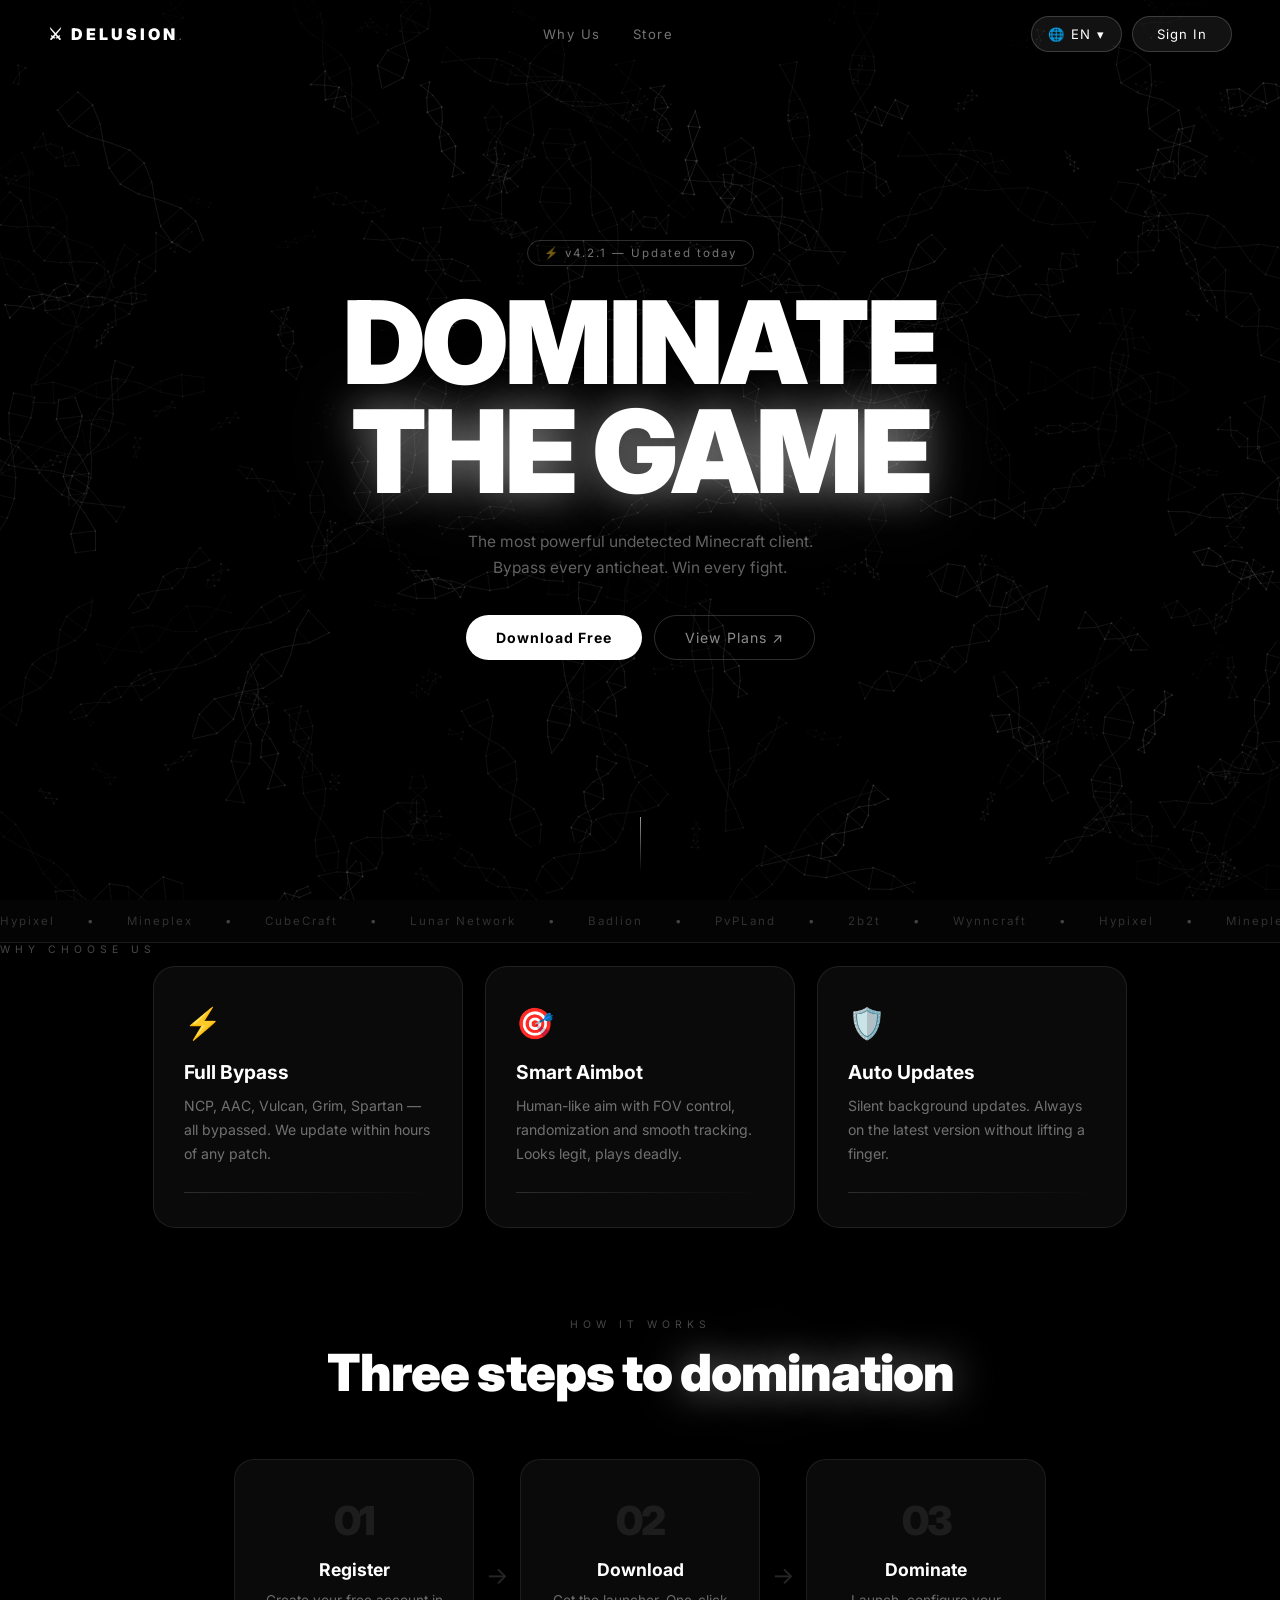
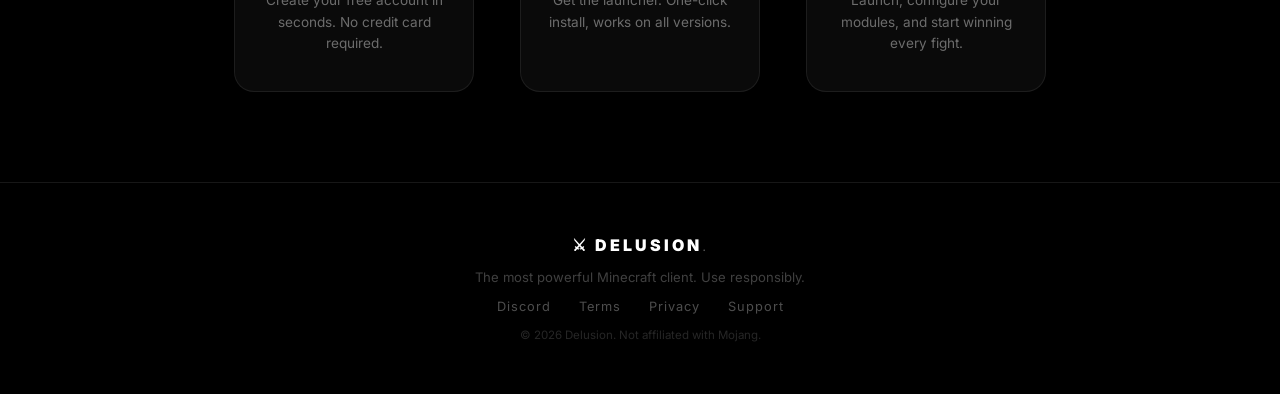
==== commit db9af3e6: "Add files via upload" ====
--- a/profile.html
+++ b/profile.html
@@ -208,6 +208,27 @@
       <div class="ir"><span class="ik" data-i18n="platform">Platform</span><span class="iv">Windows</span></div>
     </div>
 
+    <!-- CHANGE PASSWORD -->
+    <div class="pc rev s2" style="transition-delay:.42s">
+      <div class="pc-lbl">CHANGE PASSWORD</div>
+      <div style="display:grid;grid-template-columns:1fr 1fr 1fr;gap:10px;align-items:end">
+        <div>
+          <div style="font-size:.68rem;color:rgba(255,255,255,.3);margin-bottom:6px">Current password</div>
+          <input id="pw-old" type="password" placeholder="••••••••" style="width:100%;background:rgba(255,255,255,.05);border:1px solid rgba(255,255,255,.1);border-radius:10px;padding:10px 14px;color:#fff;font-size:.84rem;font-family:Inter,sans-serif;outline:none;transition:border-color .2s;box-sizing:border-box"/>
+        </div>
+        <div>
+          <div style="font-size:.68rem;color:rgba(255,255,255,.3);margin-bottom:6px">New password</div>
+          <input id="pw-new" type="password" placeholder="••••••••" style="width:100%;background:rgba(255,255,255,.05);border:1px solid rgba(255,255,255,.1);border-radius:10px;padding:10px 14px;color:#fff;font-size:.84rem;font-family:Inter,sans-serif;outline:none;transition:border-color .2s;box-sizing:border-box"/>
+        </div>
+        <div>
+          <div style="font-size:.68rem;color:rgba(255,255,255,.3);margin-bottom:6px">Confirm new</div>
+          <input id="pw-new2" type="password" placeholder="••••••••" style="width:100%;background:rgba(255,255,255,.05);border:1px solid rgba(255,255,255,.1);border-radius:10px;padding:10px 14px;color:#fff;font-size:.84rem;font-family:Inter,sans-serif;outline:none;transition:border-color .2s;box-sizing:border-box"/>
+        </div>
+      </div>
+      <div id="pw-err" style="font-size:.72rem;color:#ff6b6b;margin-top:8px;min-height:16px"></div>
+      <button id="pw-save-btn" style="margin-top:12px;padding:11px 24px;background:rgba(255,255,255,.08);border:1px solid rgba(255,255,255,.12);color:#fff;border-radius:10px;font-size:.82rem;font-weight:600;font-family:Inter,sans-serif;cursor:pointer;transition:all .3s">Save new password</button>
+    </div>
+
   </div>
 
   <button class="lo-btn rev" id="lo-btn" style="transition-delay:.42s" data-i18n="logout">Log Out</button>
@@ -252,6 +273,15 @@
   var expire  = localStorage.getItem('mc_plan_expire');
   var planDur = localStorage.getItem('mc_plan_dur') || '—';
 
+  // Also sync from mc_accounts if available
+  var accounts = JSON.parse(localStorage.getItem('mc_accounts') || '{}');
+  var acct = accounts[user.toLowerCase()];
+  if(acct){
+    if(!localStorage.getItem('mc_joined')) localStorage.setItem('mc_joined', acct.joined);
+    if(!localStorage.getItem('mc_uid'))    localStorage.setItem('mc_uid', acct.uid);
+    joined = acct.joined || joined;
+  }
+
   // UID = порядковый номер аккаунта
   var uid = localStorage.getItem('mc_uid');
   if(!uid){
@@ -334,6 +364,43 @@
     document.getElementById('d-hwid-date').textContent = fmt(new Date().toISOString());
   });
 
+  // Change password
+  document.getElementById('pw-save-btn').addEventListener('click', function(){
+    var oldVal  = document.getElementById('pw-old').value;
+    var newVal  = document.getElementById('pw-new').value;
+    var new2Val = document.getElementById('pw-new2').value;
+    var errEl   = document.getElementById('pw-err');
+    errEl.textContent = '';
+
+    if(!oldVal || !newVal || !new2Val){ errEl.textContent = 'Fill all fields'; return; }
+    if(newVal.length < 6){ errEl.textContent = 'New password must be at least 6 characters'; return; }
+    if(newVal !== new2Val){ errEl.textContent = 'Passwords do not match'; return; }
+
+    // Hash both passwords and compare
+    Promise.all([
+      crypto.subtle.digest('SHA-256', new TextEncoder().encode(oldVal)),
+      crypto.subtle.digest('SHA-256', new TextEncoder().encode(newVal))
+    ]).then(function(bufs){
+      var oldHash = Array.from(new Uint8Array(bufs[0])).map(function(b){return b.toString(16).padStart(2,'0');}).join('');
+      var newHash = Array.from(new Uint8Array(bufs[1])).map(function(b){return b.toString(16).padStart(2,'0');}).join('');
+
+      var accounts = JSON.parse(localStorage.getItem('mc_accounts') || '{}');
+      var key = user.toLowerCase();
+      if(!accounts[key]){ errEl.textContent = 'Account not found'; return; }
+      if(accounts[key].password !== oldHash){ errEl.textContent = 'Current password is incorrect'; return; }
+
+      accounts[key].password = newHash;
+      localStorage.setItem('mc_accounts', JSON.stringify(accounts));
+
+      document.getElementById('pw-old').value = '';
+      document.getElementById('pw-new').value = '';
+      document.getElementById('pw-new2').value = '';
+      errEl.style.color = '#6fff6f';
+      errEl.textContent = '✓ Password changed successfully';
+      setTimeout(function(){ errEl.textContent = ''; errEl.style.color = '#ff6b6b'; }, 3000);
+    });
+  });
+
   // Download
   document.getElementById('dl-btn').addEventListener('click',function(){
     alert('Launcher download would start here.');
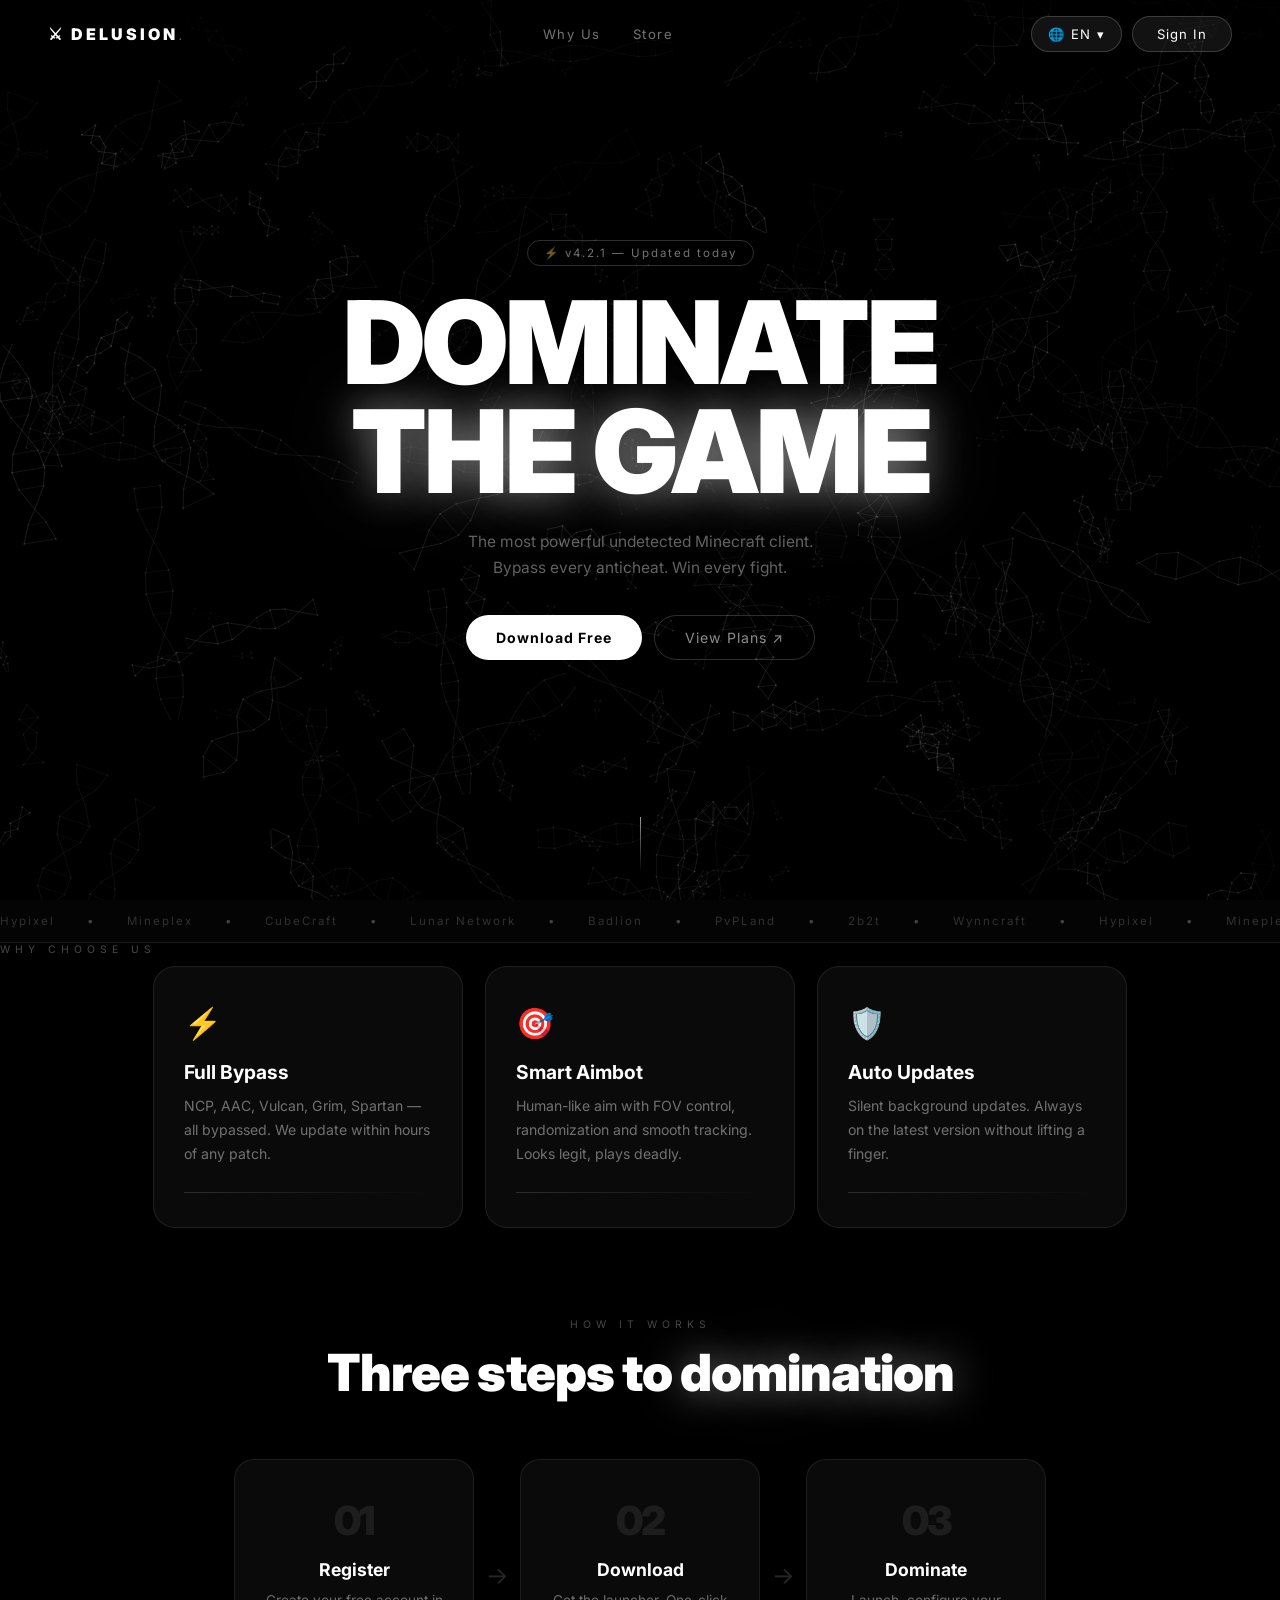
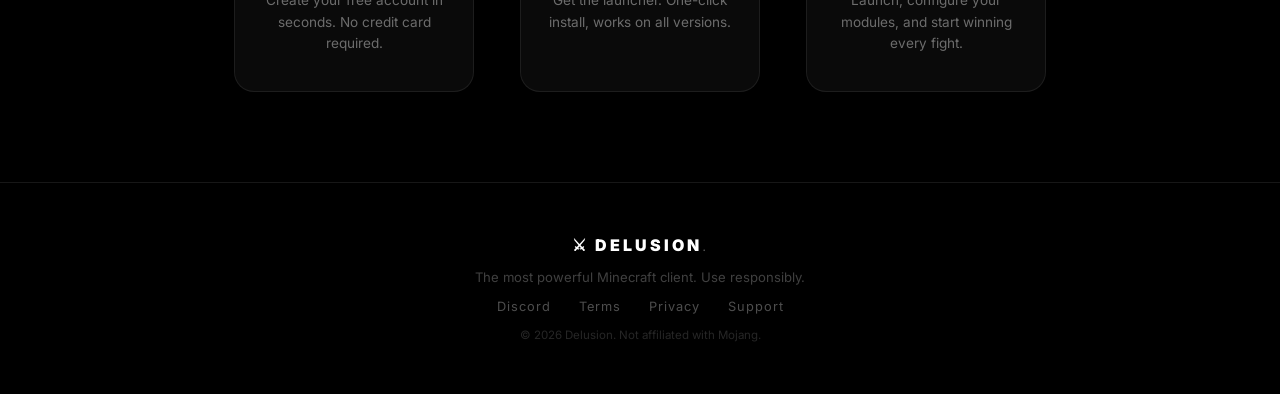
==== commit ec0fd2ef: "Add files via upload" ====
--- a/profile.html
+++ b/profile.html
@@ -354,14 +354,35 @@
   // HWID reset
   document.getElementById('hwid-reset-btn').addEventListener('click',function(){
     if(hwidResets>=3){ alert('No resets left. Contact support.'); return; }
-    hwidResets++;
-    hwid = Array.from({length:4},function(){return Math.random().toString(16).slice(2,6).toUpperCase()}).join('-');
-    localStorage.setItem('mc_hwid', hwid);
-    localStorage.setItem('mc_hwid_resets', hwidResets);
-    localStorage.setItem('mc_hwid_date', new Date().toISOString());
-    document.getElementById('d-hwid').textContent   = hwid;
-    document.getElementById('d-resets').textContent = hwidResets+' / 3';
-    document.getElementById('d-hwid-date').textContent = fmt(new Date().toISOString());
+    var btn = document.getElementById('hwid-reset-btn');
+    btn.textContent = 'Resetting...'; btn.disabled = true;
+
+    fetch('/api/hwid-reset', {
+      method: 'POST',
+      headers: { 'Content-Type': 'application/json' },
+      body: JSON.stringify({ username: user })
+    })
+    .then(function(r){ return r.json(); })
+    .then(function(data){
+      if(!data.success){
+        alert(data.error || 'Reset failed');
+        btn.textContent = 'Reset HWID'; btn.disabled = false;
+        return;
+      }
+      hwidResets++;
+      hwid = Array.from({length:4},function(){return Math.random().toString(16).slice(2,6).toUpperCase();}).join('-');
+      localStorage.setItem('mc_hwid', hwid);
+      localStorage.setItem('mc_hwid_resets', hwidResets);
+      localStorage.setItem('mc_hwid_date', new Date().toISOString());
+      document.getElementById('d-hwid').textContent   = hwid;
+      document.getElementById('d-resets').textContent = hwidResets+' / 3';
+      document.getElementById('d-hwid-date').textContent = fmt(new Date().toISOString());
+      btn.textContent = '✓ Reset done'; btn.disabled = false;
+      setTimeout(function(){ btn.textContent = 'Reset HWID'; }, 2000);
+    })
+    .catch(function(){
+      alert('Network error'); btn.textContent = 'Reset HWID'; btn.disabled = false;
+    });
   });
 
   // Change password
